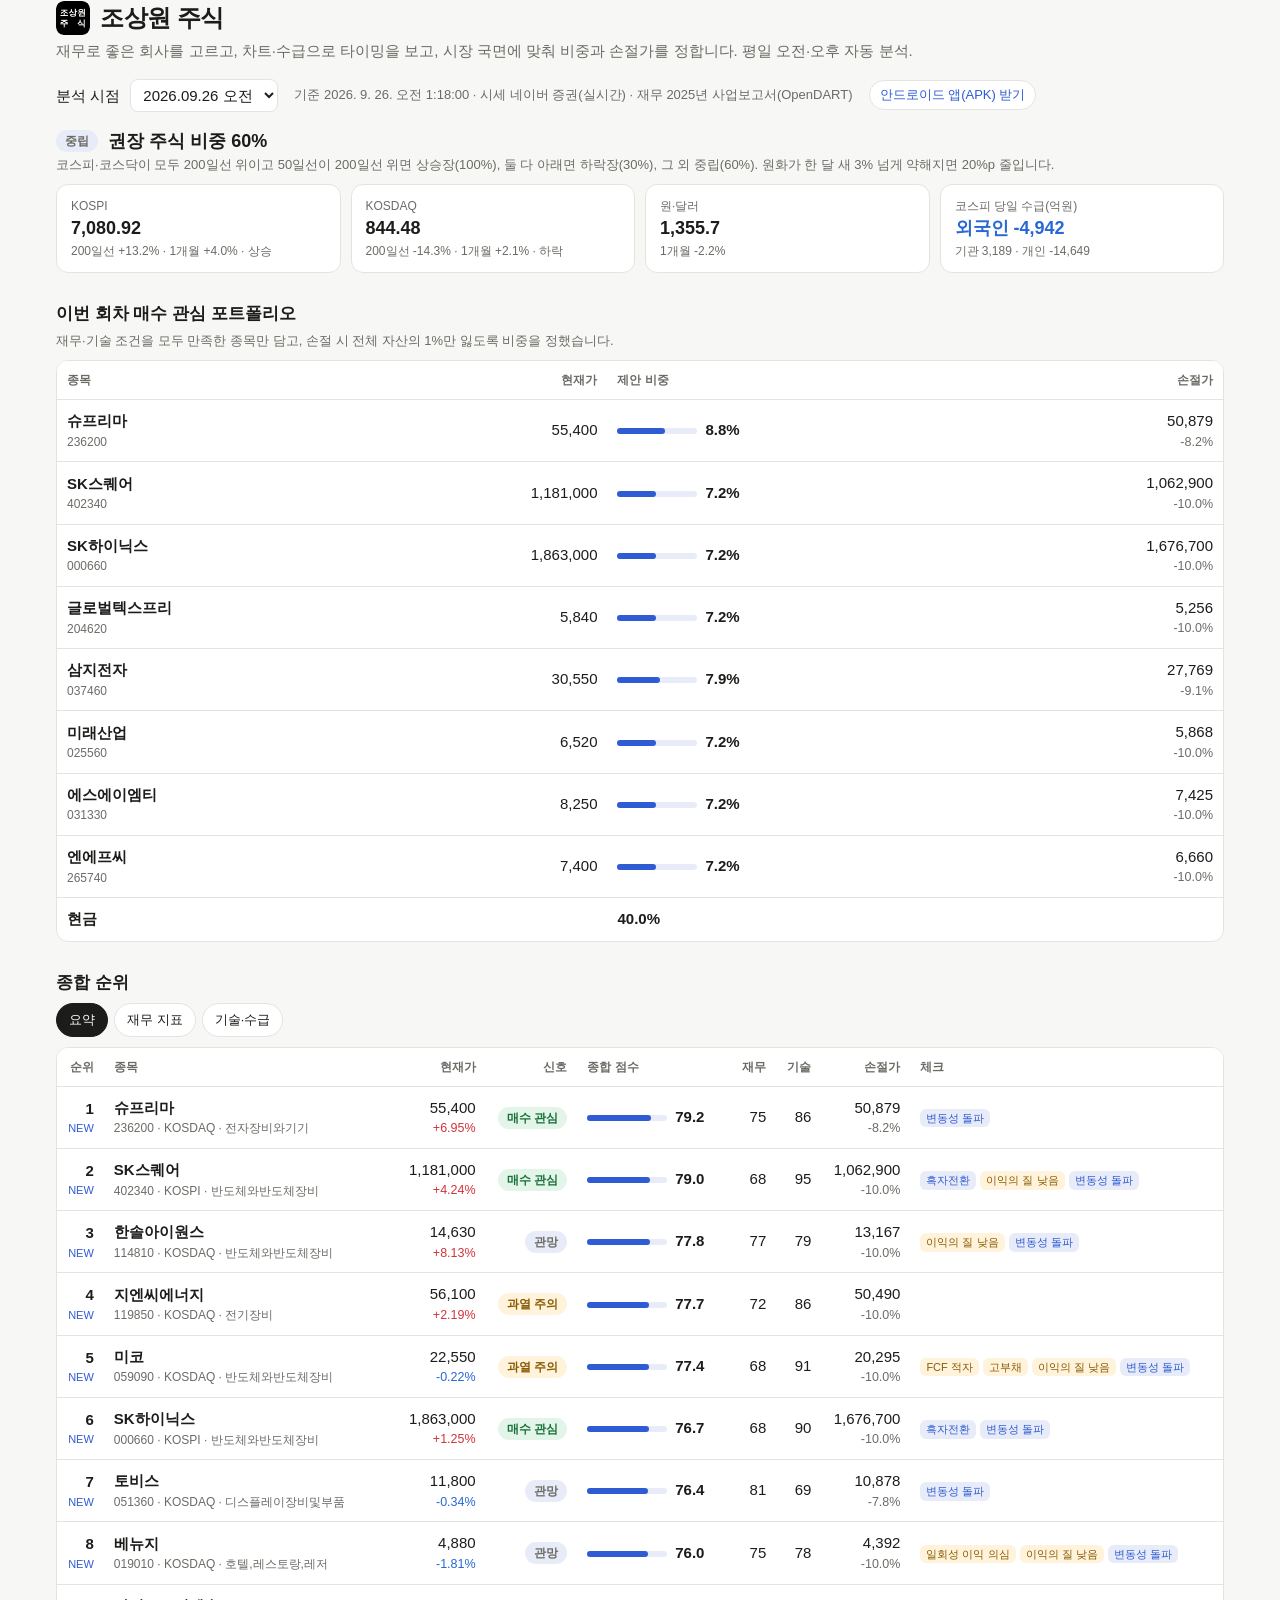
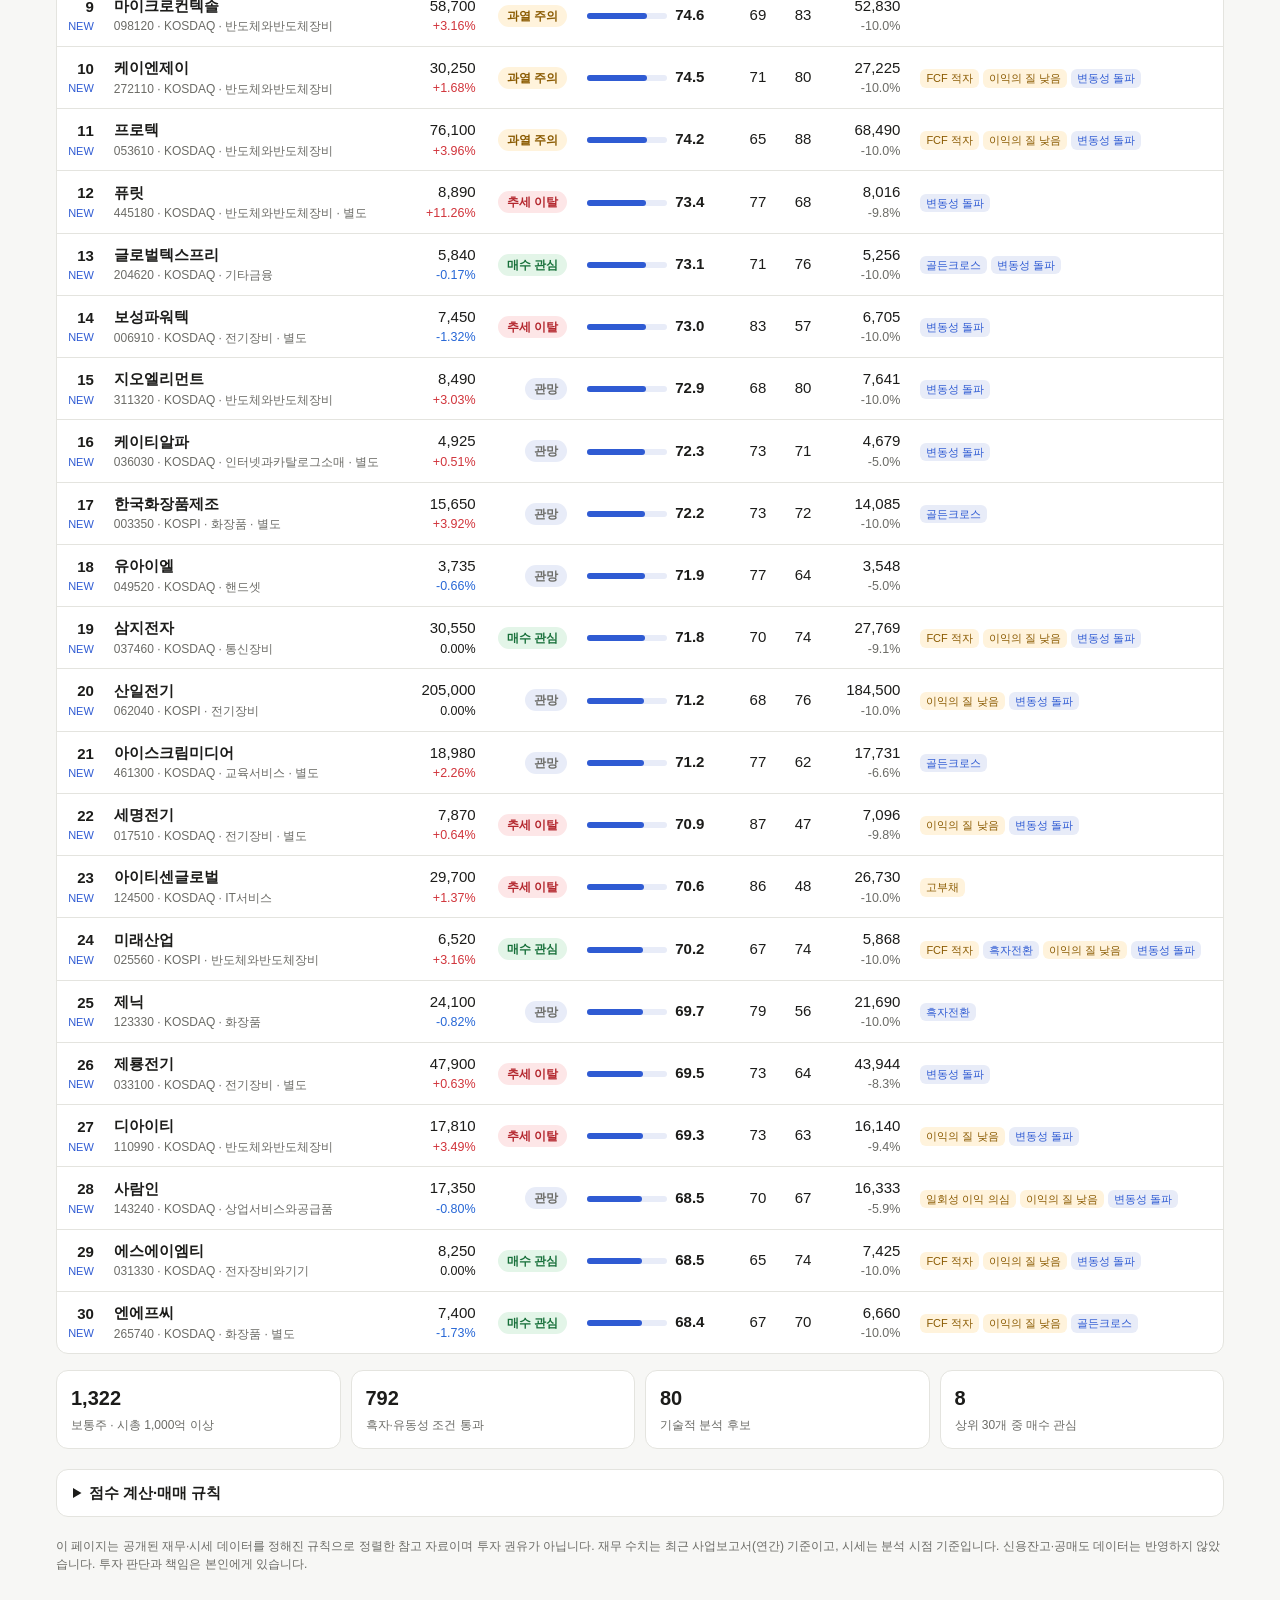
==== index.html @ 1a85656f "스크리너 결과 업데이트 035203c29a4b20026c12347df246fd3d17bd8be0" ====
<!doctype html>
<html lang="ko">
<head>
<meta charset="utf-8">
<meta name="viewport" content="width=device-width, initial-scale=1">
<title>조상원 주식</title>
<meta name="theme-color" content="#000000">
<meta name="apple-mobile-web-app-capable" content="yes">
<meta name="mobile-web-app-capable" content="yes">
<meta name="apple-mobile-web-app-title" content="조상원 주식">
<meta name="apple-mobile-web-app-status-bar-style" content="black">
<link rel="manifest" href="manifest.json">
<link rel="icon" type="image/png" href="favicon.png">
<link rel="apple-touch-icon" href="apple-touch-icon.png">
<link rel="stylesheet" href="style.css">
</head>
<body>
<header class="wrap">
  <h1><img src="favicon.png" alt="" class="logo">조상원 주식</h1>
  <p class="sub">재무로 좋은 회사를 고르고, 차트·수급으로 타이밍을 보고, 시장 국면에 맞춰 비중과 손절가를 정합니다. 평일 오전·오후 자동 분석.</p>
  <div class="bar">
    <label>분석 시점
      <select id="run"></select>
    </label>
    <span id="meta" class="meta"></span>
    <a id="apk" class="apk" href="josangwon-stock.apk" download>안드로이드 앱(APK) 받기</a>
  </div>
</header>

<main class="wrap">
  <section id="regime" class="regime"></section>

  <h2>이번 회차 매수 관심 포트폴리오</h2>
  <p class="hint">재무·기술 조건을 모두 만족한 종목만 담고, 손절 시 전체 자산의 1%만 잃도록 비중을 정했습니다.</p>
  <section id="portfolio"></section>

  <h2>종합 순위</h2>
  <div class="tabs" role="tablist">
    <button type="button" data-view="summary" class="on">요약</button>
    <button type="button" data-view="fund">재무 지표</button>
    <button type="button" data-view="tech">기술·수급</button>
  </div>
  <div class="table-scroll">
    <table id="table">
      <thead></thead>
      <tbody></tbody>
    </table>
  </div>
  <section id="summary" class="stats"></section>

  <details class="method">
    <summary>점수 계산·매매 규칙</summary>
    <div id="method"></div>
  </details>

  <p class="disclaimer">
    이 페이지는 공개된 재무·시세 데이터를 정해진 규칙으로 정렬한 참고 자료이며 투자 권유가 아닙니다.
    재무 수치는 최근 사업보고서(연간) 기준이고, 시세는 분석 시점 기준입니다. 신용잔고·공매도 데이터는 반영하지 않았습니다.
    투자 판단과 책임은 본인에게 있습니다.
  </p>
</main>
<script src="app.js"></script>
</body>
</html>
---- style.css ----
:root {
  --bg: #f7f7f5;
  --card: #ffffff;
  --text: #1c1c1a;
  --muted: #6b6b66;
  --line: #e4e4df;
  --accent: #2f5bd3;
  --up: #d1343b;   /* 한국 관례: 상승 빨강 */
  --down: #2767d6; /* 하락 파랑 */
  --bar: #2f5bd3;
  --bar-bg: #e8ecf8;
  --warn-bg: #fff3dc;
  --warn: #8a5a00;
}
@media (prefers-color-scheme: dark) {
  :root {
    --bg: #151514;
    --card: #1e1e1c;
    --text: #ececea;
    --muted: #9a9a94;
    --line: #2f2f2c;
    --accent: #7d9df0;
    --up: #ff6b70;
    --down: #6fa0ff;
    --bar: #7d9df0;
    --bar-bg: #2a3150;
    --warn-bg: #3a2e14;
    --warn: #f2c46b;
  }
}

* { box-sizing: border-box; }
body {
  margin: 0;
  background: var(--bg);
  color: var(--text);
  font: 15px/1.5 -apple-system, BlinkMacSystemFont, "Apple SD Gothic Neo", "Pretendard", "Malgun Gothic", sans-serif;
  -webkit-font-smoothing: antialiased;
}
.wrap { max-width: 1200px; margin: 0 auto; padding: 0 16px; }
header { padding-top: 28px; }
h1 { font-size: 24px; margin: 0 0 4px; letter-spacing: -0.02em; }
.sub { margin: 0 0 16px; color: var(--muted); }
.bar { display: flex; flex-wrap: wrap; gap: 8px 16px; align-items: center; margin-bottom: 16px; }
select {
  margin-left: 6px; padding: 6px 8px; font: inherit;
  color: var(--text); background: var(--card); border: 1px solid var(--line); border-radius: 8px;
}
.meta { color: var(--muted); font-size: 13px; }

.stats { display: grid; grid-template-columns: repeat(auto-fit, minmax(150px, 1fr)); gap: 10px; margin-bottom: 16px; }
.stat { background: var(--card); border: 1px solid var(--line); border-radius: 12px; padding: 12px 14px; }
.stat b { display: block; font-size: 20px; font-variant-numeric: tabular-nums; }
.stat span { color: var(--muted); font-size: 12px; }

.table-scroll { overflow-x: auto; background: var(--card); border: 1px solid var(--line); border-radius: 12px; }
table { width: 100%; border-collapse: collapse; font-variant-numeric: tabular-nums; }
th, td { padding: 10px 10px; text-align: right; white-space: nowrap; border-bottom: 1px solid var(--line); }
th { font-size: 12px; color: var(--muted); font-weight: 600; position: sticky; top: 0; background: var(--card); }
tr:last-child td { border-bottom: 0; }
.left { text-align: left; }
td.name a { color: var(--text); font-weight: 600; text-decoration: none; }
td.name a:hover { color: var(--accent); }
td.name small { display: block; color: var(--muted); font-size: 12px; font-weight: 400; }
.up { color: var(--up); }
.down { color: var(--down); }
.rank { font-weight: 700; }
.rank small { display: block; font-size: 11px; font-weight: 500; }
.new { color: var(--accent); }
.score { min-width: 150px; }
.score .track { display: inline-block; vertical-align: middle; width: 80px; height: 6px; border-radius: 3px; background: var(--bar-bg); margin-right: 8px; }
.score .fill { display: block; height: 100%; border-radius: 3px; background: var(--bar); }
.flag { display: inline-block; margin: 2px 4px 0 0; padding: 1px 6px; border-radius: 6px; font-size: 11px; background: var(--warn-bg); color: var(--warn); }
.flag.good { background: var(--bar-bg); color: var(--accent); }

.method { margin: 20px 0; background: var(--card); border: 1px solid var(--line); border-radius: 12px; padding: 12px 16px; }
.method summary { cursor: pointer; font-weight: 600; }
.method li { margin: 4px 0; }
.disclaimer { color: var(--muted); font-size: 12px; margin: 16px 0 40px; }
.empty { padding: 40px 16px; text-align: center; color: var(--muted); }

@media (max-width: 640px) {
  h1 { font-size: 20px; }
  th, td { padding: 8px 8px; font-size: 13px; }
  td.name { position: sticky; left: 0; background: var(--card); }
}

/* ---- 조상원 주식: 국면·포트폴리오·탭·신호 ---- */
h1 { display: flex; align-items: center; gap: 10px; }
.logo { width: 34px; height: 34px; border-radius: 8px; }
h2 { font-size: 17px; margin: 28px 0 4px; }
h3 { font-size: 15px; margin: 16px 0 4px; }
.hint { color: var(--muted); font-size: 13px; margin: 0 0 10px; }
.block { display: block; }
.muted { color: var(--muted); }
.card { background: var(--card); border: 1px solid var(--line); border-radius: 12px; }

.regime { margin-bottom: 8px; }
.regime-head { margin-bottom: 10px; }
.regime-head .big { font-size: 18px; font-weight: 700; margin-left: 6px; vertical-align: middle; }
.regime .stat b { font-size: 18px; }
.regime .stat > span { display: block; }
.warn { color: var(--warn); font-style: normal; }

.chip { display: inline-block; padding: 2px 9px; border-radius: 999px; font-size: 12px; font-weight: 700; white-space: nowrap; }
.chip.buy { background: #e3f5e8; color: #17703a; }
.chip.wait { background: var(--bar-bg); color: var(--muted); }
.chip.hot { background: var(--warn-bg); color: var(--warn); }
.chip.broken { background: #fde6e7; color: #b3262d; }
@media (prefers-color-scheme: dark) {
  .chip.buy { background: #173a24; color: #7fdc9e; }
  .chip.broken { background: #45191b; color: #ff9da1; }
}

.tabs { display: flex; gap: 6px; margin: 8px 0 10px; }
.tabs button {
  font: inherit; font-size: 13px; padding: 6px 12px; border-radius: 999px; cursor: pointer;
  border: 1px solid var(--line); background: var(--card); color: var(--text);
}
.tabs button.on { background: var(--text); color: var(--bg); border-color: var(--text); }
tr.total td { font-weight: 600; }
#summary { margin-top: 16px; }
@media (max-width: 640px) {
  .score .track { width: 40px; margin-right: 6px; }
  .score { min-width: 0; }
}
.apk { font-size: 13px; color: var(--accent); text-decoration: none; border: 1px solid var(--line); border-radius: 999px; padding: 4px 10px; background: var(--card); }
.apk[hidden] { display: none; }
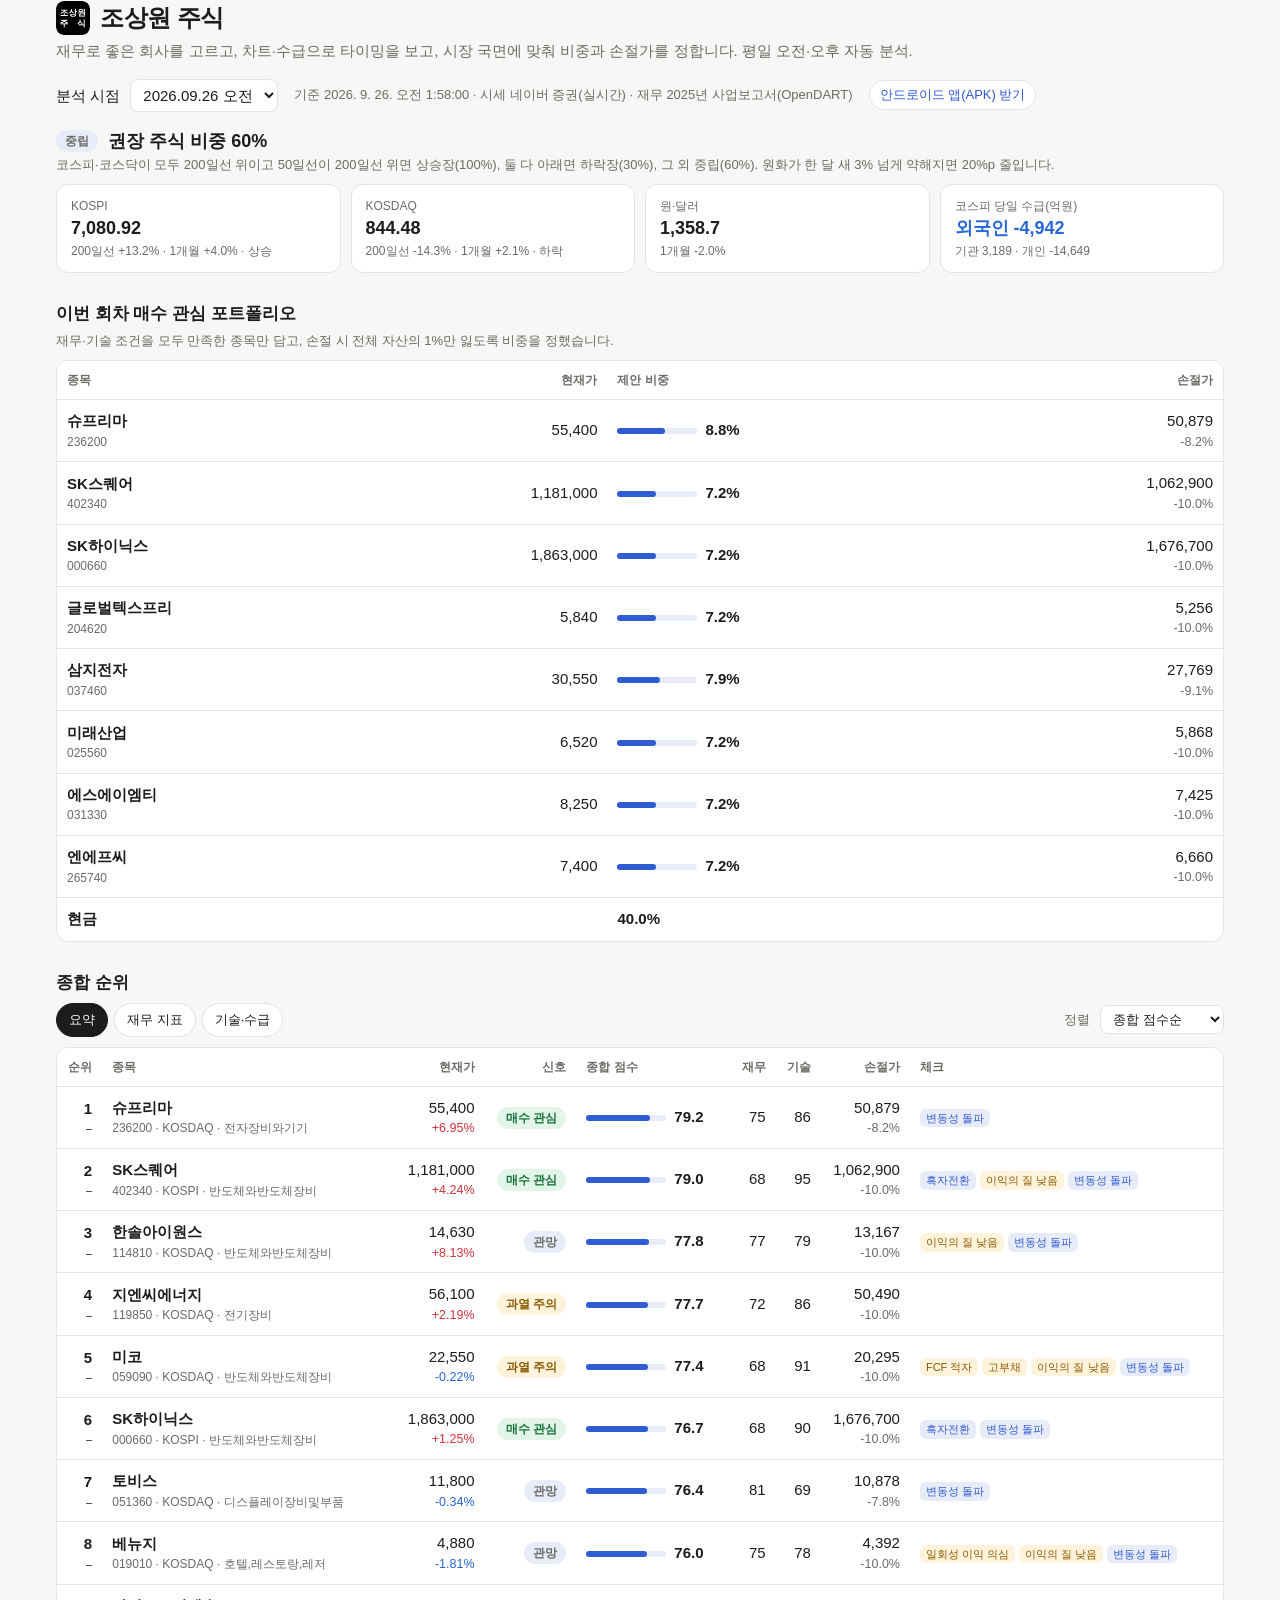
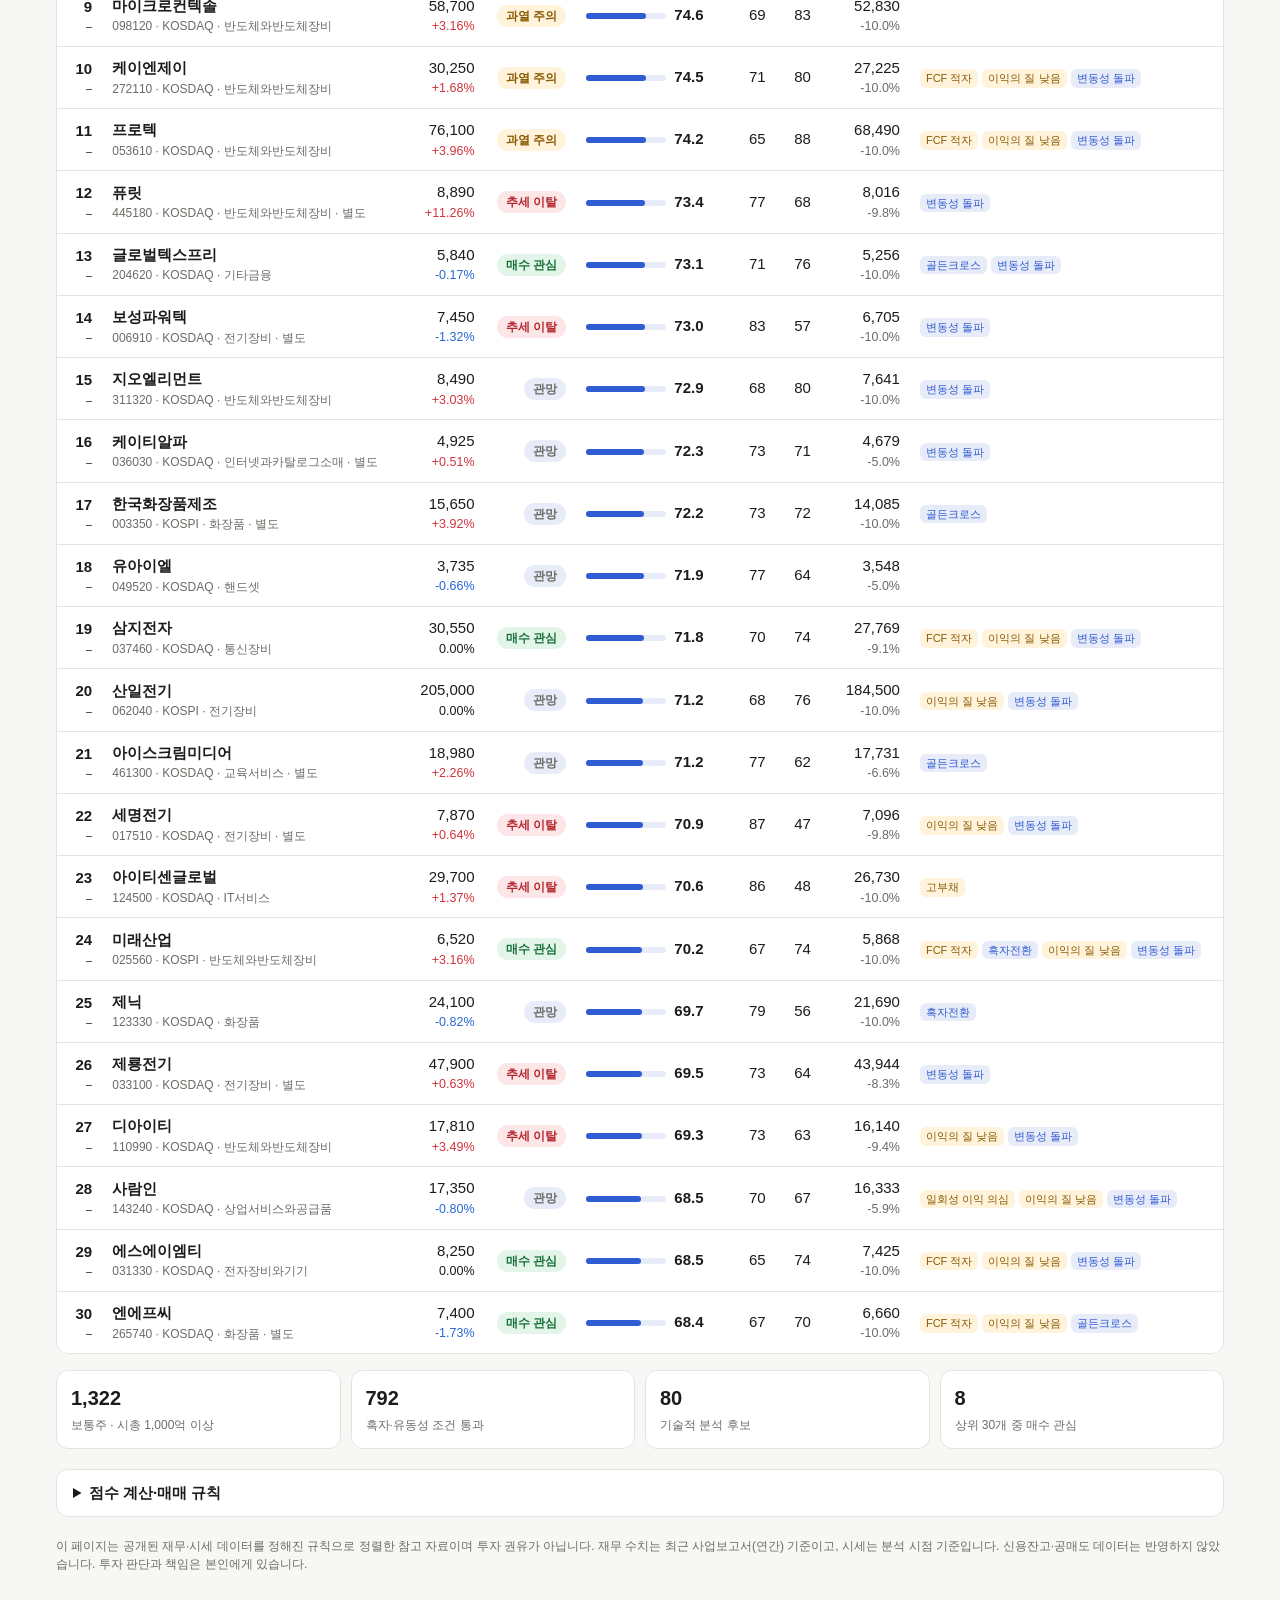
==== commit 4563148f: "스크리너 결과 업데이트 cab569ee5184f2ff0f721ae2783ecc5359ea509b" ====
--- a/index.html
+++ b/index.html
@@ -39,6 +39,12 @@
     <button type="button" data-view="summary" class="on">요약</button>
     <button type="button" data-view="fund">재무 지표</button>
     <button type="button" data-view="tech">기술·수급</button>
+    <label class="sort">정렬
+      <select id="sort">
+        <option value="score">종합 점수순</option>
+        <option value="buy">매수 관심 우선</option>
+      </select>
+    </label>
   </div>
   <div class="table-scroll">
     <table id="table">
--- a/style.css
+++ b/style.css
@@ -126,3 +126,6 @@
 }
 .apk { font-size: 13px; color: var(--accent); text-decoration: none; border: 1px solid var(--line); border-radius: 999px; padding: 4px 10px; background: var(--card); }
 .apk[hidden] { display: none; }
+.tabs { align-items: center; flex-wrap: wrap; }
+.tabs .sort { margin-left: auto; font-size: 13px; color: var(--muted); }
+.tabs .sort select { padding: 5px 8px; font-size: 13px; }
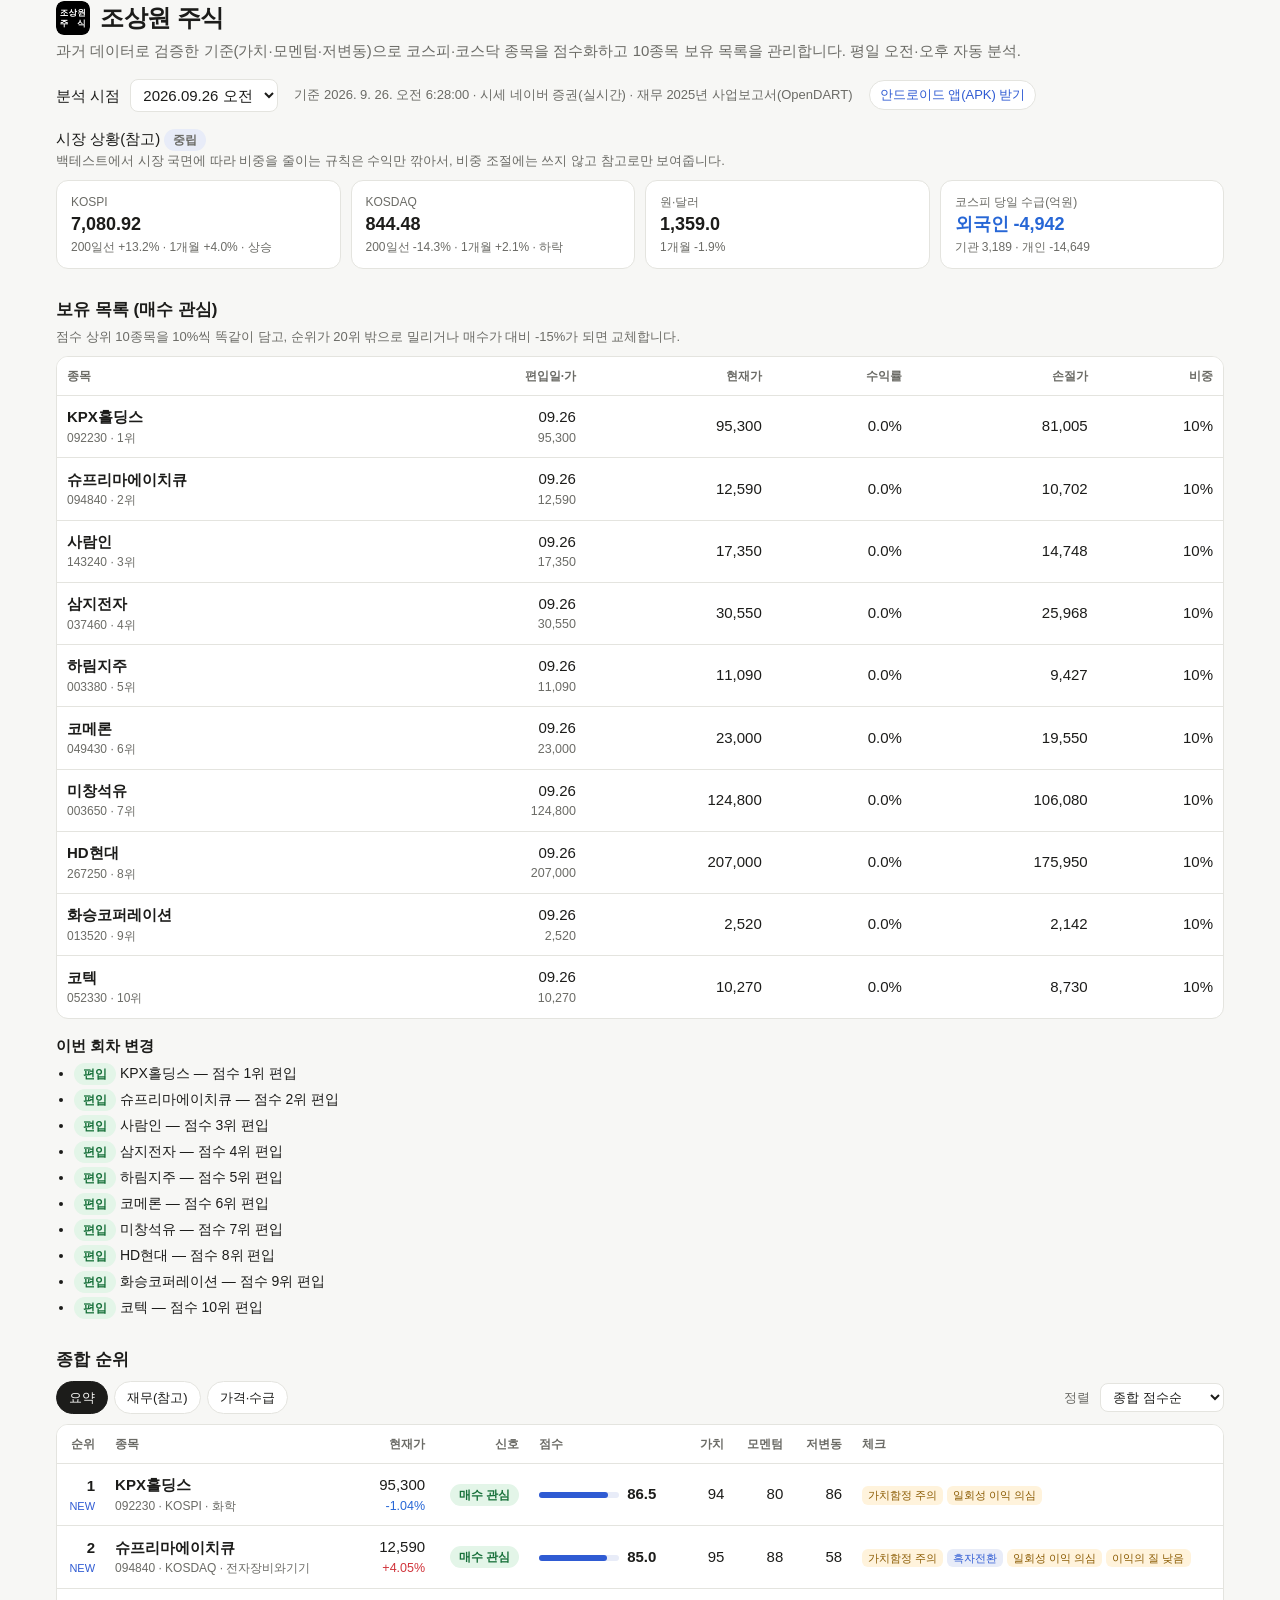
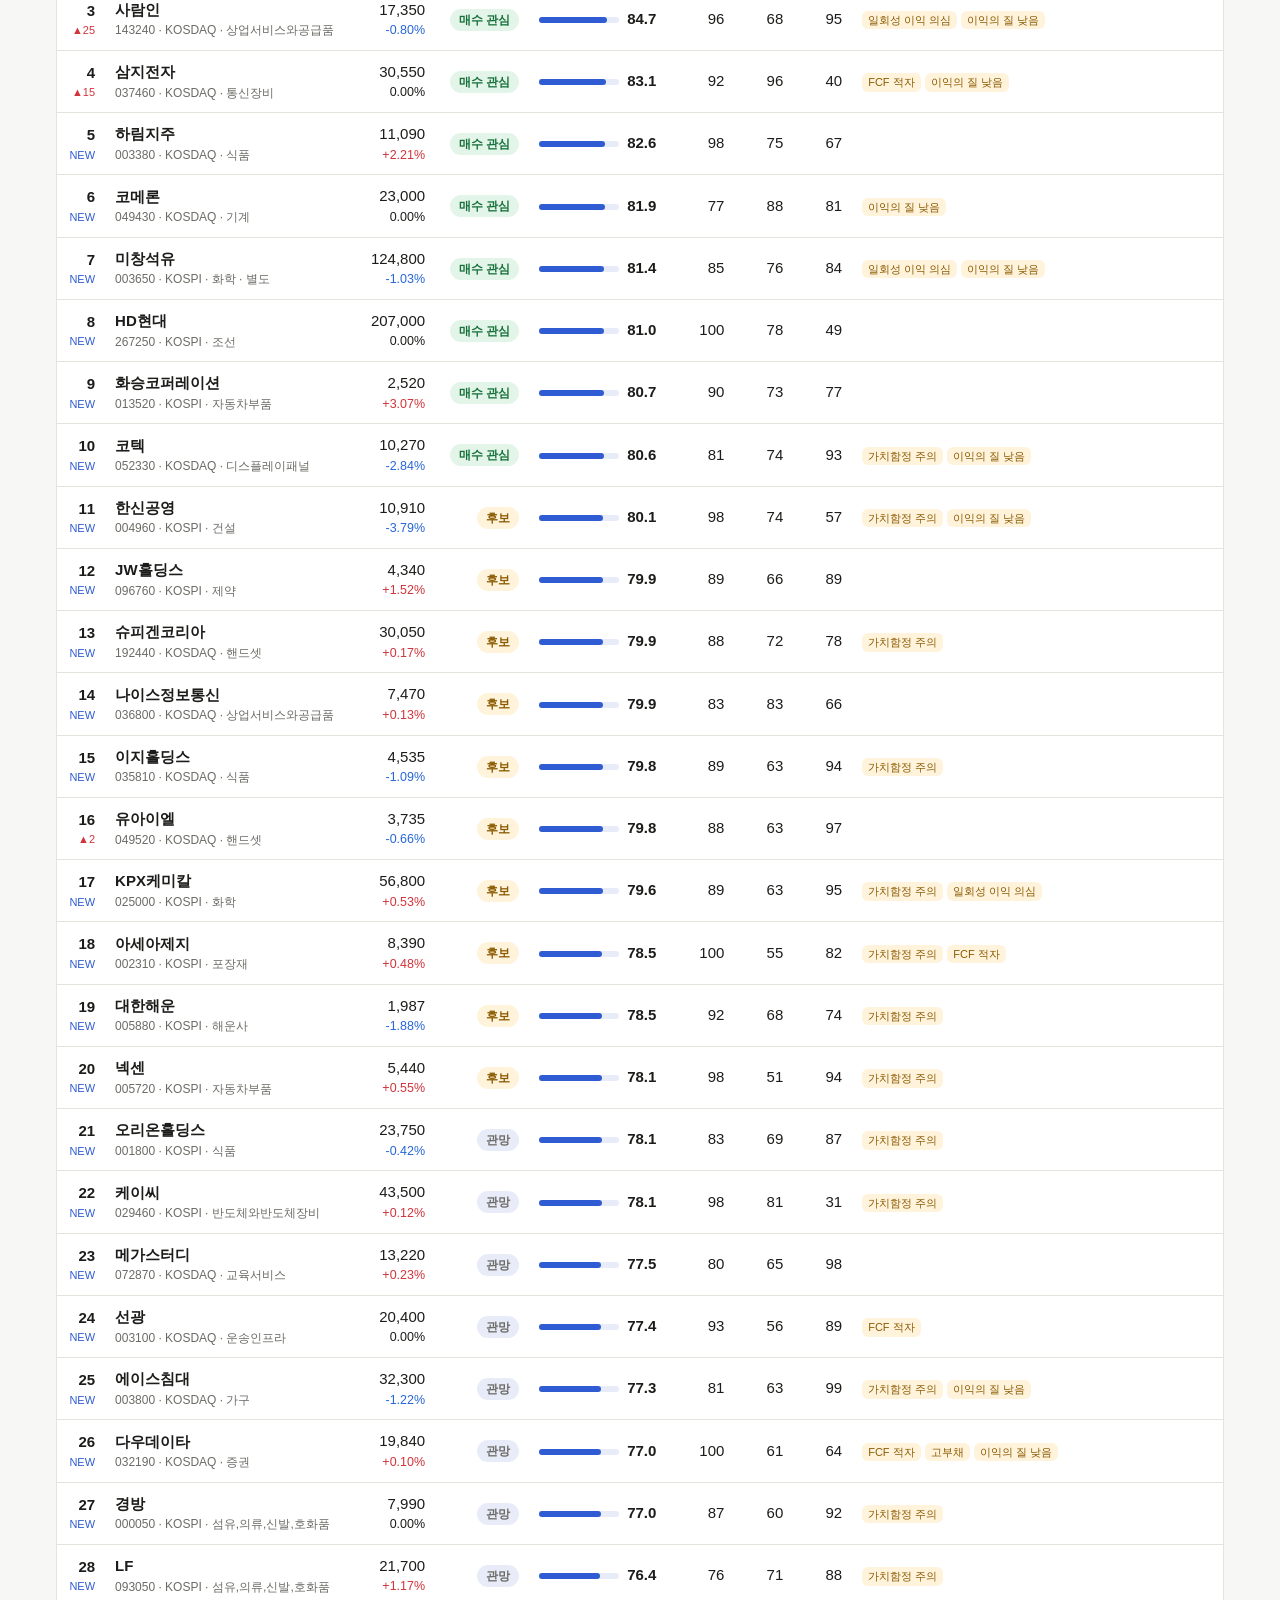
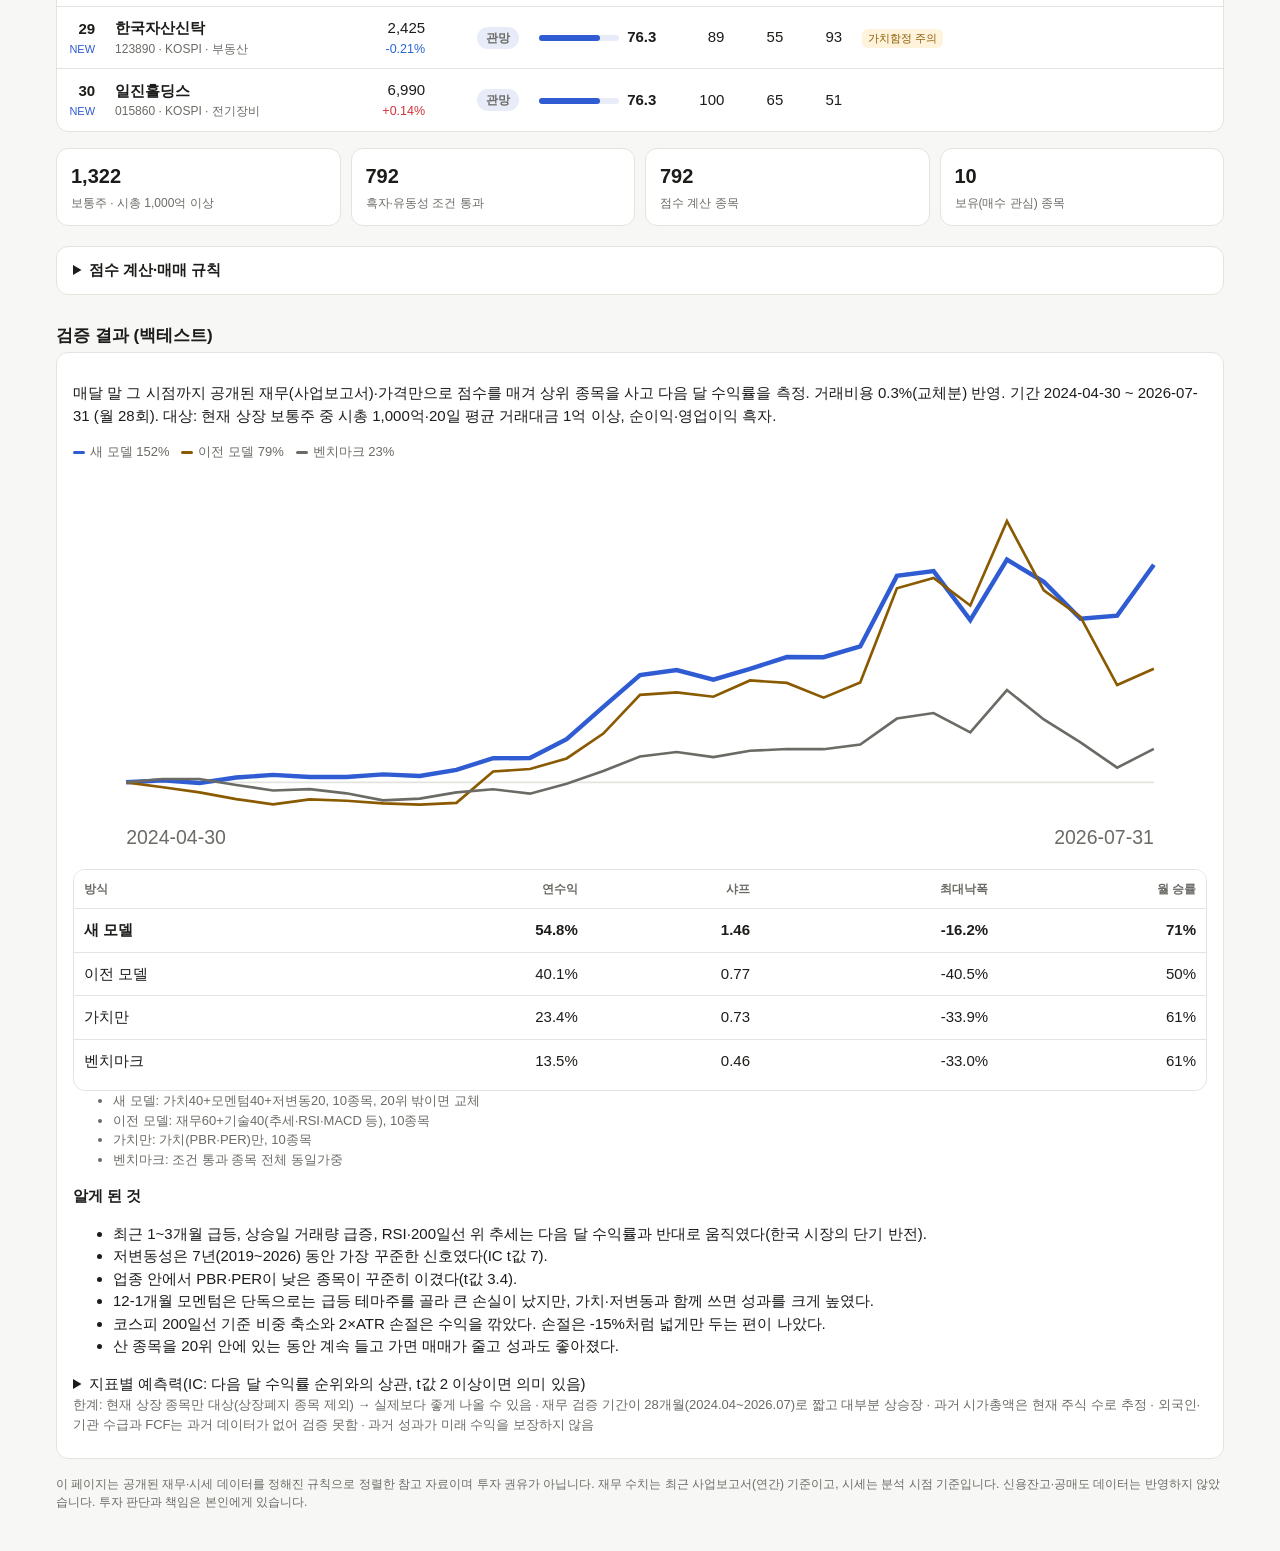
==== commit 97bd4aa9: "스크리너 결과 업데이트 5ab751f7f7a9a3c23f51ee77d3a371871b345fb3" ====
--- a/index.html
+++ b/index.html
@@ -17,7 +17,7 @@
 <body>
 <header class="wrap">
   <h1><img src="favicon.png" alt="" class="logo">조상원 주식</h1>
-  <p class="sub">재무로 좋은 회사를 고르고, 차트·수급으로 타이밍을 보고, 시장 국면에 맞춰 비중과 손절가를 정합니다. 평일 오전·오후 자동 분석.</p>
+  <p class="sub">과거 데이터로 검증한 기준(가치·모멘텀·저변동)으로 코스피·코스닥 종목을 점수화하고 10종목 보유 목록을 관리합니다. 평일 오전·오후 자동 분석.</p>
   <div class="bar">
     <label>분석 시점
       <select id="run"></select>
@@ -30,15 +30,15 @@
 <main class="wrap">
   <section id="regime" class="regime"></section>
 
-  <h2>이번 회차 매수 관심 포트폴리오</h2>
-  <p class="hint">재무·기술 조건을 모두 만족한 종목만 담고, 손절 시 전체 자산의 1%만 잃도록 비중을 정했습니다.</p>
+  <h2>보유 목록 (매수 관심)</h2>
+  <p class="hint" id="portfolio-hint"></p>
   <section id="portfolio"></section>
 
   <h2>종합 순위</h2>
   <div class="tabs" role="tablist">
     <button type="button" data-view="summary" class="on">요약</button>
-    <button type="button" data-view="fund">재무 지표</button>
-    <button type="button" data-view="tech">기술·수급</button>
+    <button type="button" data-view="fund">재무(참고)</button>
+    <button type="button" data-view="tech">가격·수급</button>
     <label class="sort">정렬
       <select id="sort">
         <option value="score">종합 점수순</option>
@@ -59,6 +59,9 @@
     <div id="method"></div>
   </details>
 
+  <h2>검증 결과 (백테스트)</h2>
+  <section id="backtest" class="card pad"></section>
+
   <p class="disclaimer">
     이 페이지는 공개된 재무·시세 데이터를 정해진 규칙으로 정렬한 참고 자료이며 투자 권유가 아닙니다.
     재무 수치는 최근 사업보고서(연간) 기준이고, 시세는 분석 시점 기준입니다. 신용잔고·공매도 데이터는 반영하지 않았습니다.
--- a/style.css
+++ b/style.css
@@ -129,3 +129,13 @@
 .tabs { align-items: center; flex-wrap: wrap; }
 .tabs .sort { margin-left: auto; font-size: 13px; color: var(--muted); }
 .tabs .sort select { padding: 5px 8px; font-size: 13px; }
+.pad { padding: 14px 16px; }
+.events { margin: 6px 0 0; padding-left: 18px; }
+.events li { margin: 4px 0; font-size: 14px; }
+.chart { width: 100%; height: auto; display: block; margin: 6px 0 12px; }
+.chart .axis { font-size: 11px; fill: var(--muted); }
+.legend { display: flex; flex-wrap: wrap; gap: 12px; font-size: 13px; color: var(--muted); }
+.legend i { display: inline-block; width: 12px; height: 3px; border-radius: 2px; margin-right: 5px; vertical-align: middle; }
+.ic-grid { display: grid; grid-template-columns: repeat(auto-fit, minmax(260px, 1fr)); gap: 12px; margin-top: 8px; }
+.ic-grid table td { padding: 4px 8px; }
+#backtest table { margin-bottom: 8px; }
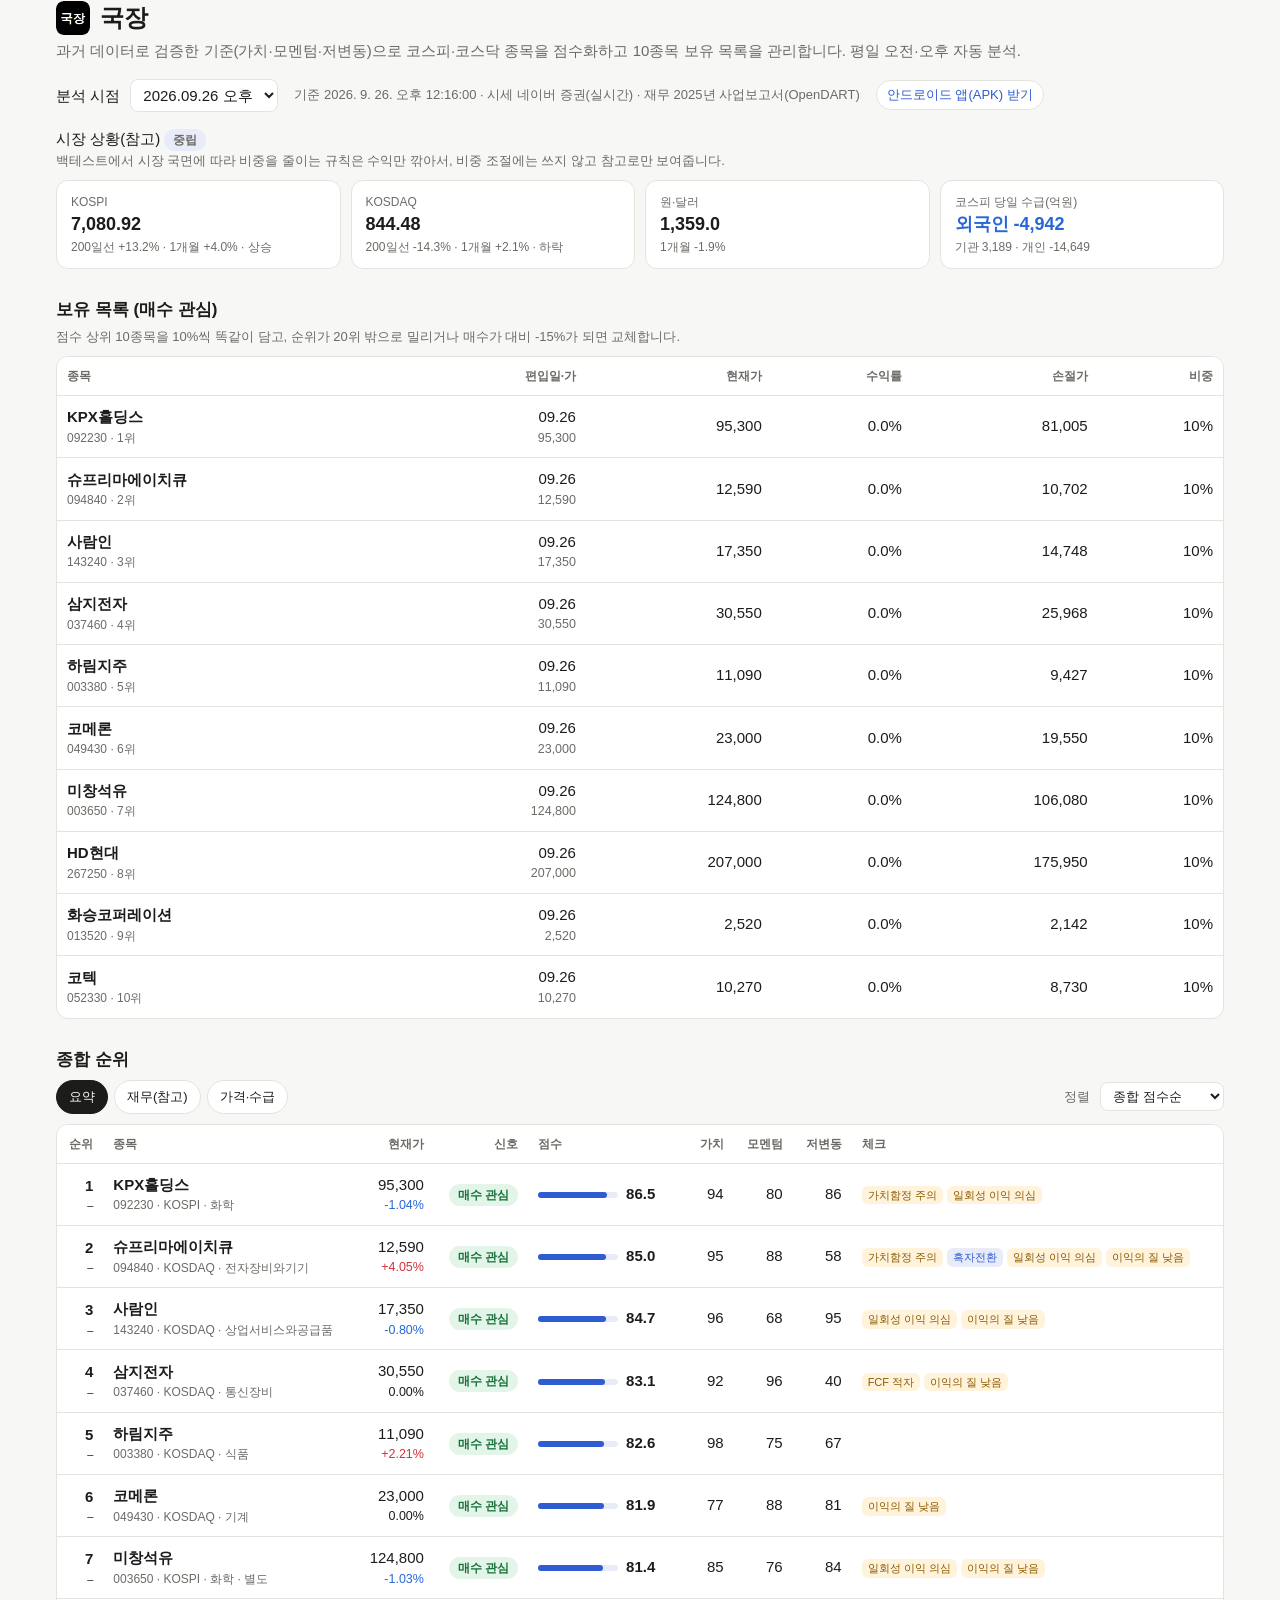
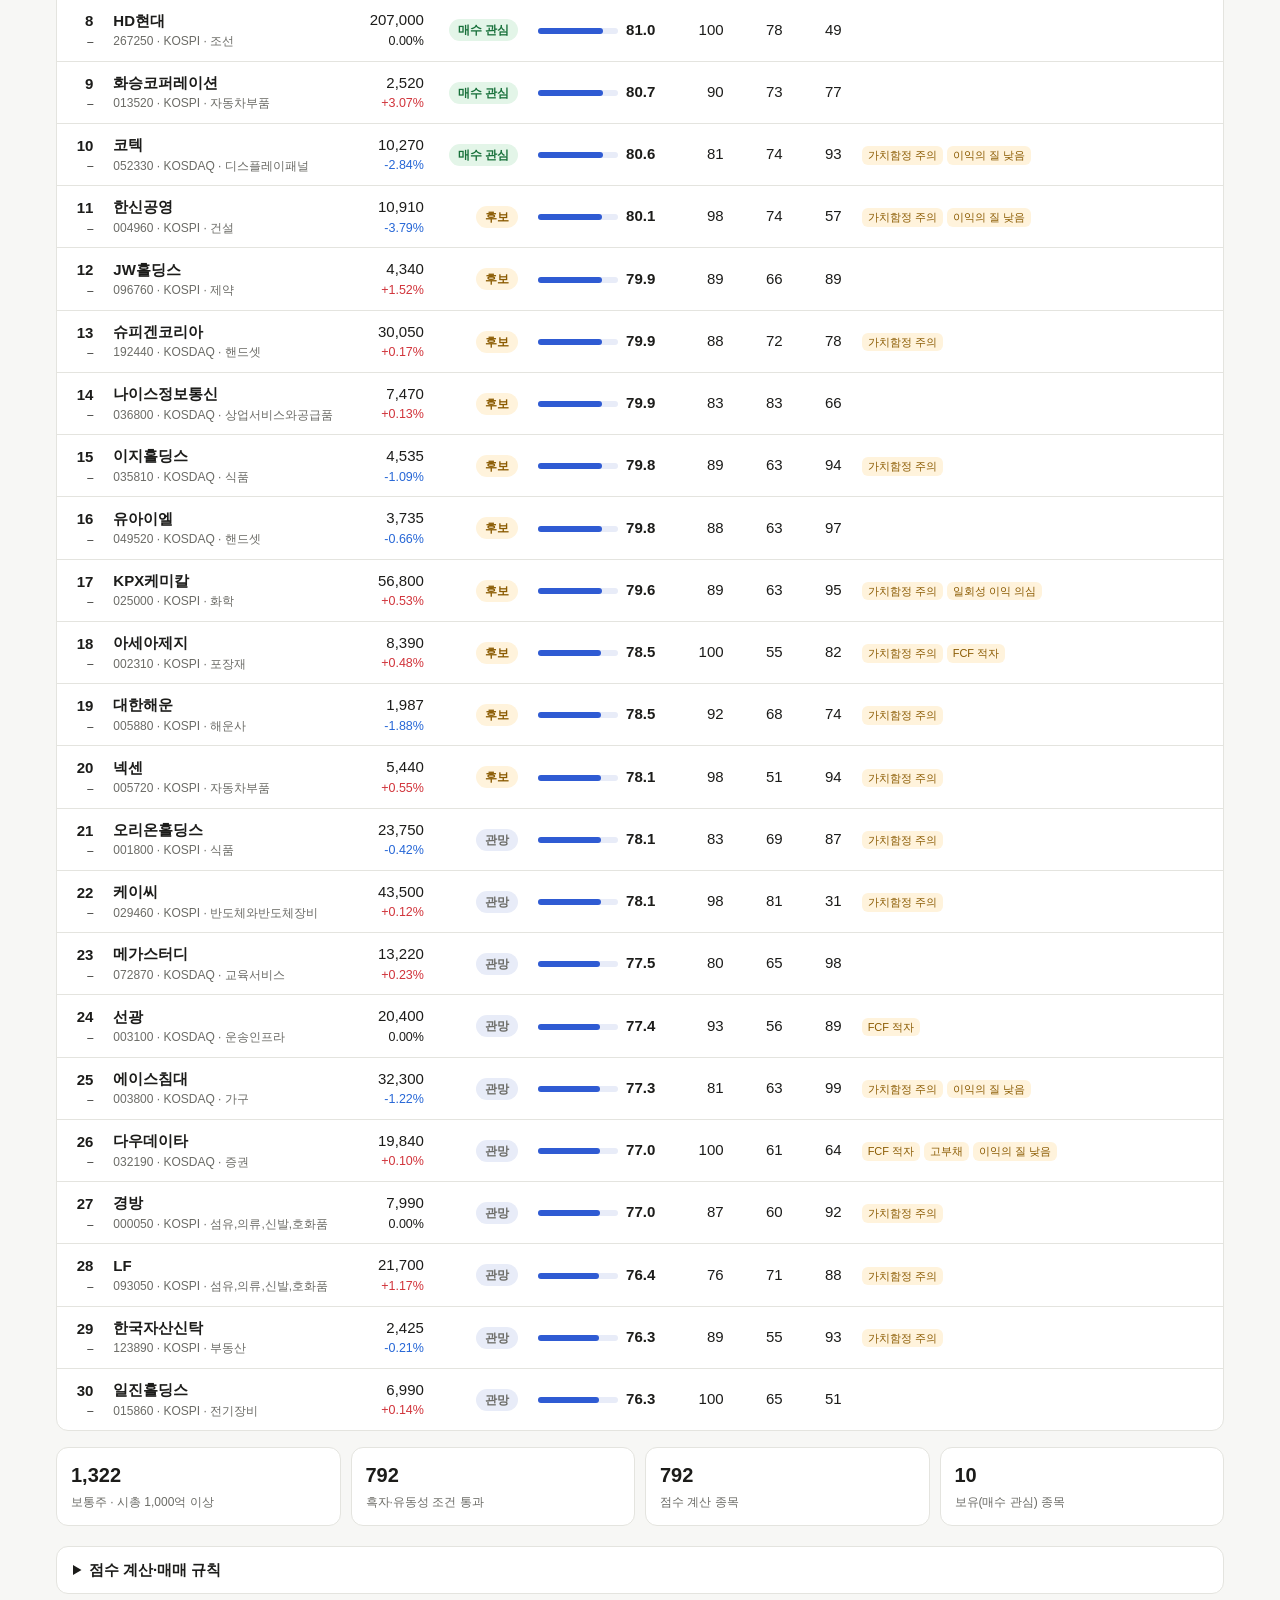
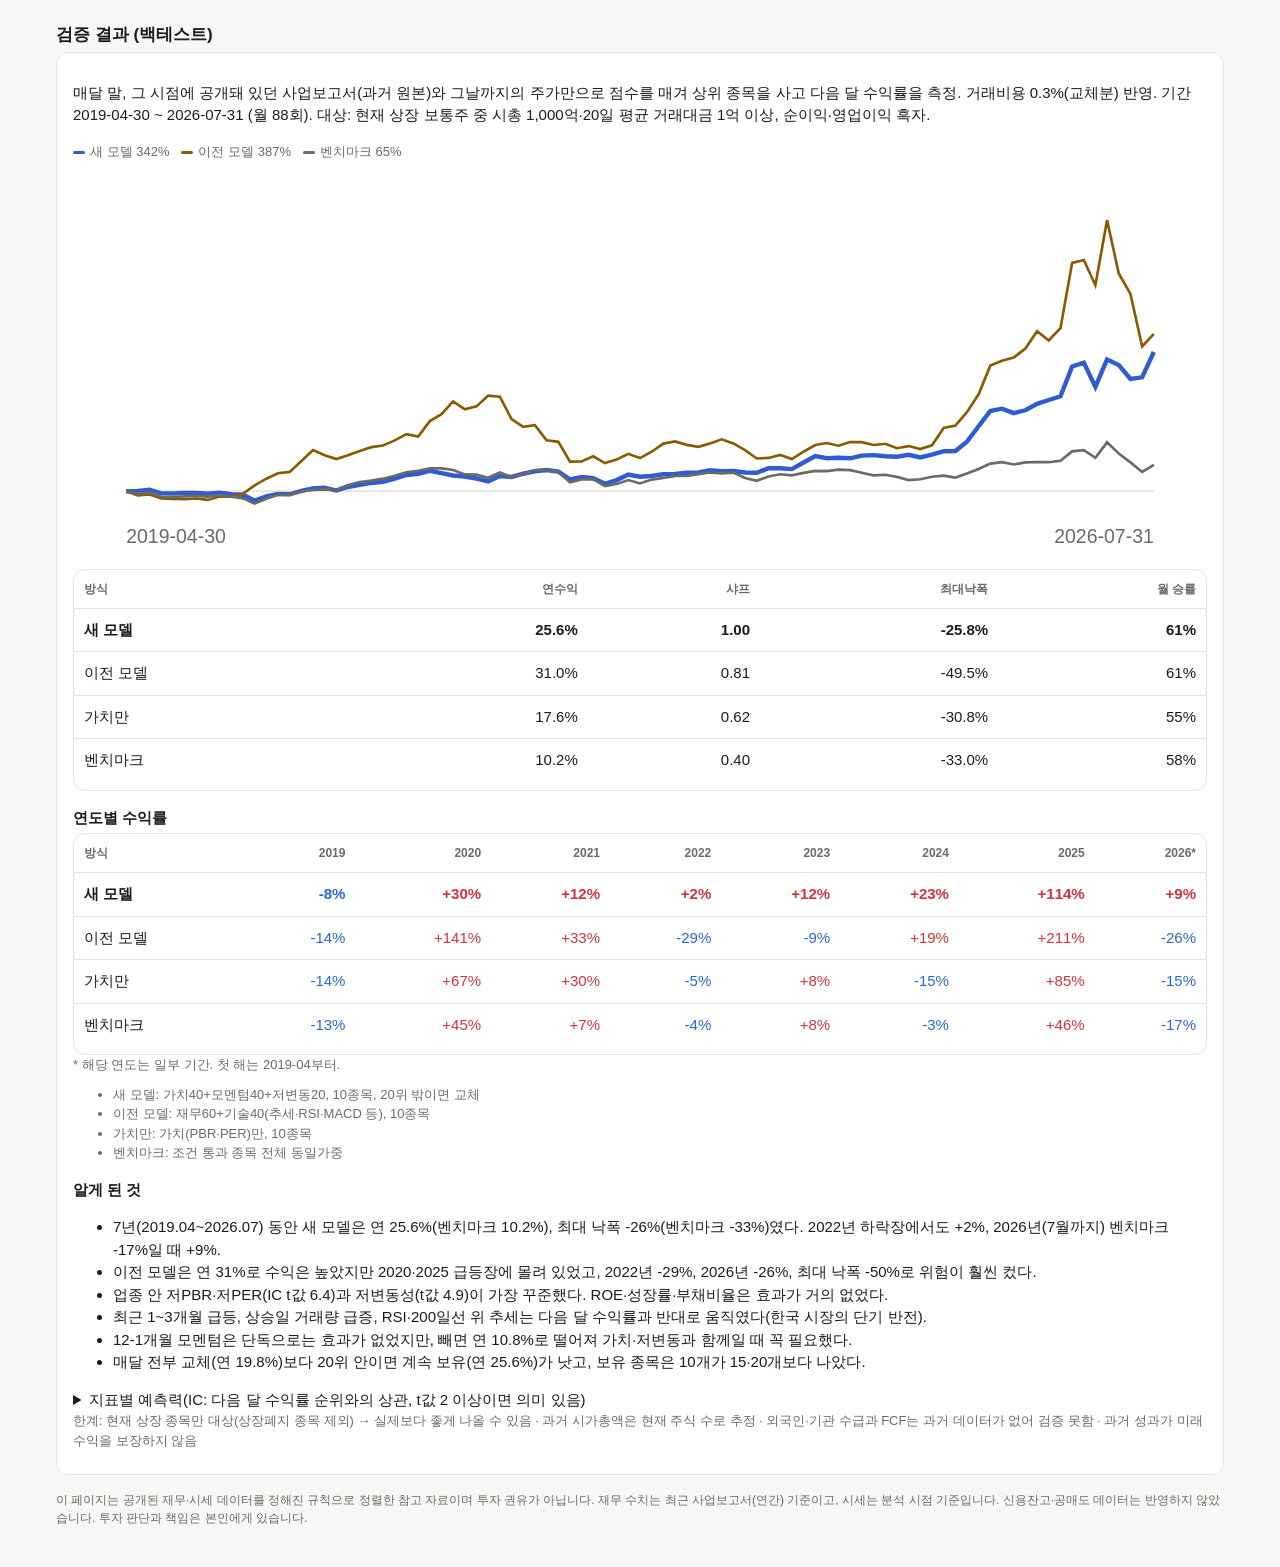
==== commit d975582f: "스크리너 결과 업데이트 94c8177c7df62805337833bf2e8db9ff64dfd382" ====
--- a/index.html
+++ b/index.html
@@ -3,11 +3,11 @@
 <head>
 <meta charset="utf-8">
 <meta name="viewport" content="width=device-width, initial-scale=1">
-<title>조상원 주식</title>
+<title>국장</title>
 <meta name="theme-color" content="#000000">
 <meta name="apple-mobile-web-app-capable" content="yes">
 <meta name="mobile-web-app-capable" content="yes">
-<meta name="apple-mobile-web-app-title" content="조상원 주식">
+<meta name="apple-mobile-web-app-title" content="국장">
 <meta name="apple-mobile-web-app-status-bar-style" content="black">
 <link rel="manifest" href="manifest.json">
 <link rel="icon" type="image/png" href="favicon.png">
@@ -16,7 +16,7 @@
 </head>
 <body>
 <header class="wrap">
-  <h1><img src="favicon.png" alt="" class="logo">조상원 주식</h1>
+  <h1><img src="favicon.png" alt="" class="logo">국장</h1>
   <p class="sub">과거 데이터로 검증한 기준(가치·모멘텀·저변동)으로 코스피·코스닥 종목을 점수화하고 10종목 보유 목록을 관리합니다. 평일 오전·오후 자동 분석.</p>
   <div class="bar">
     <label>분석 시점
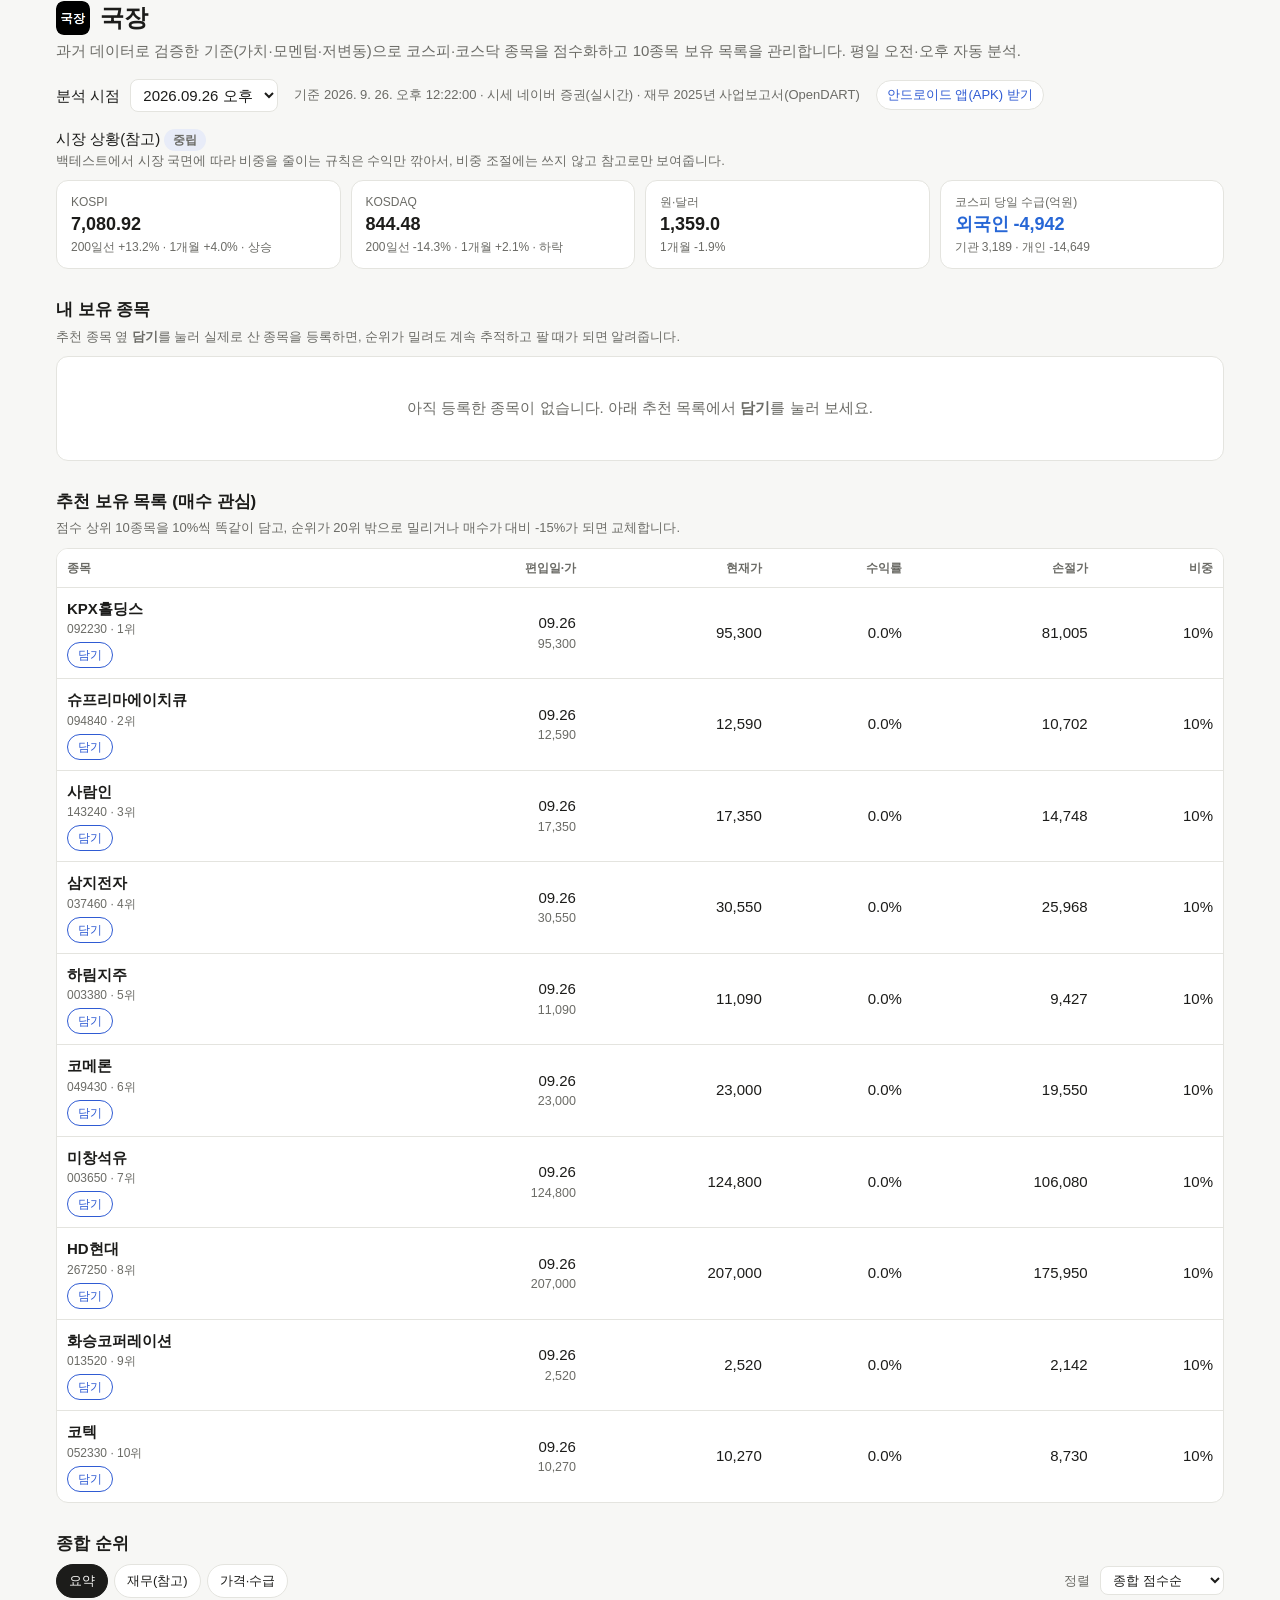
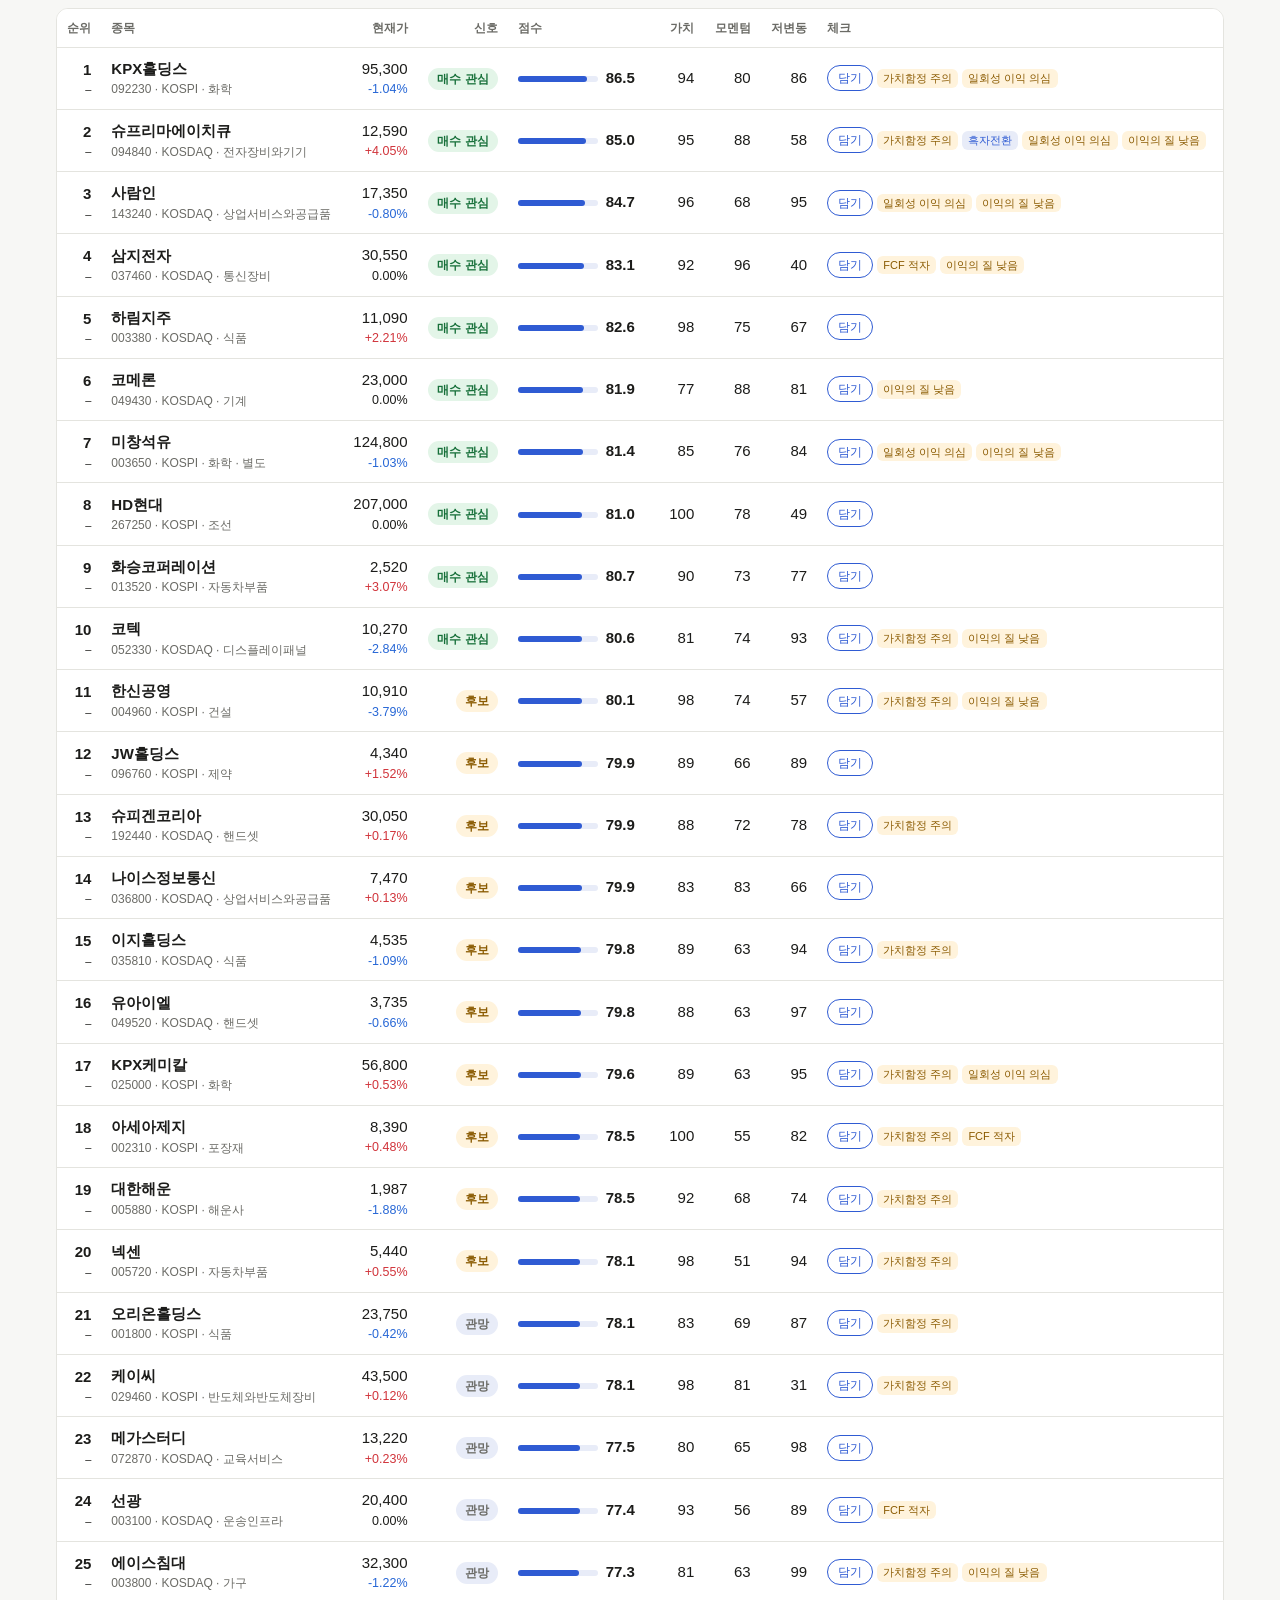
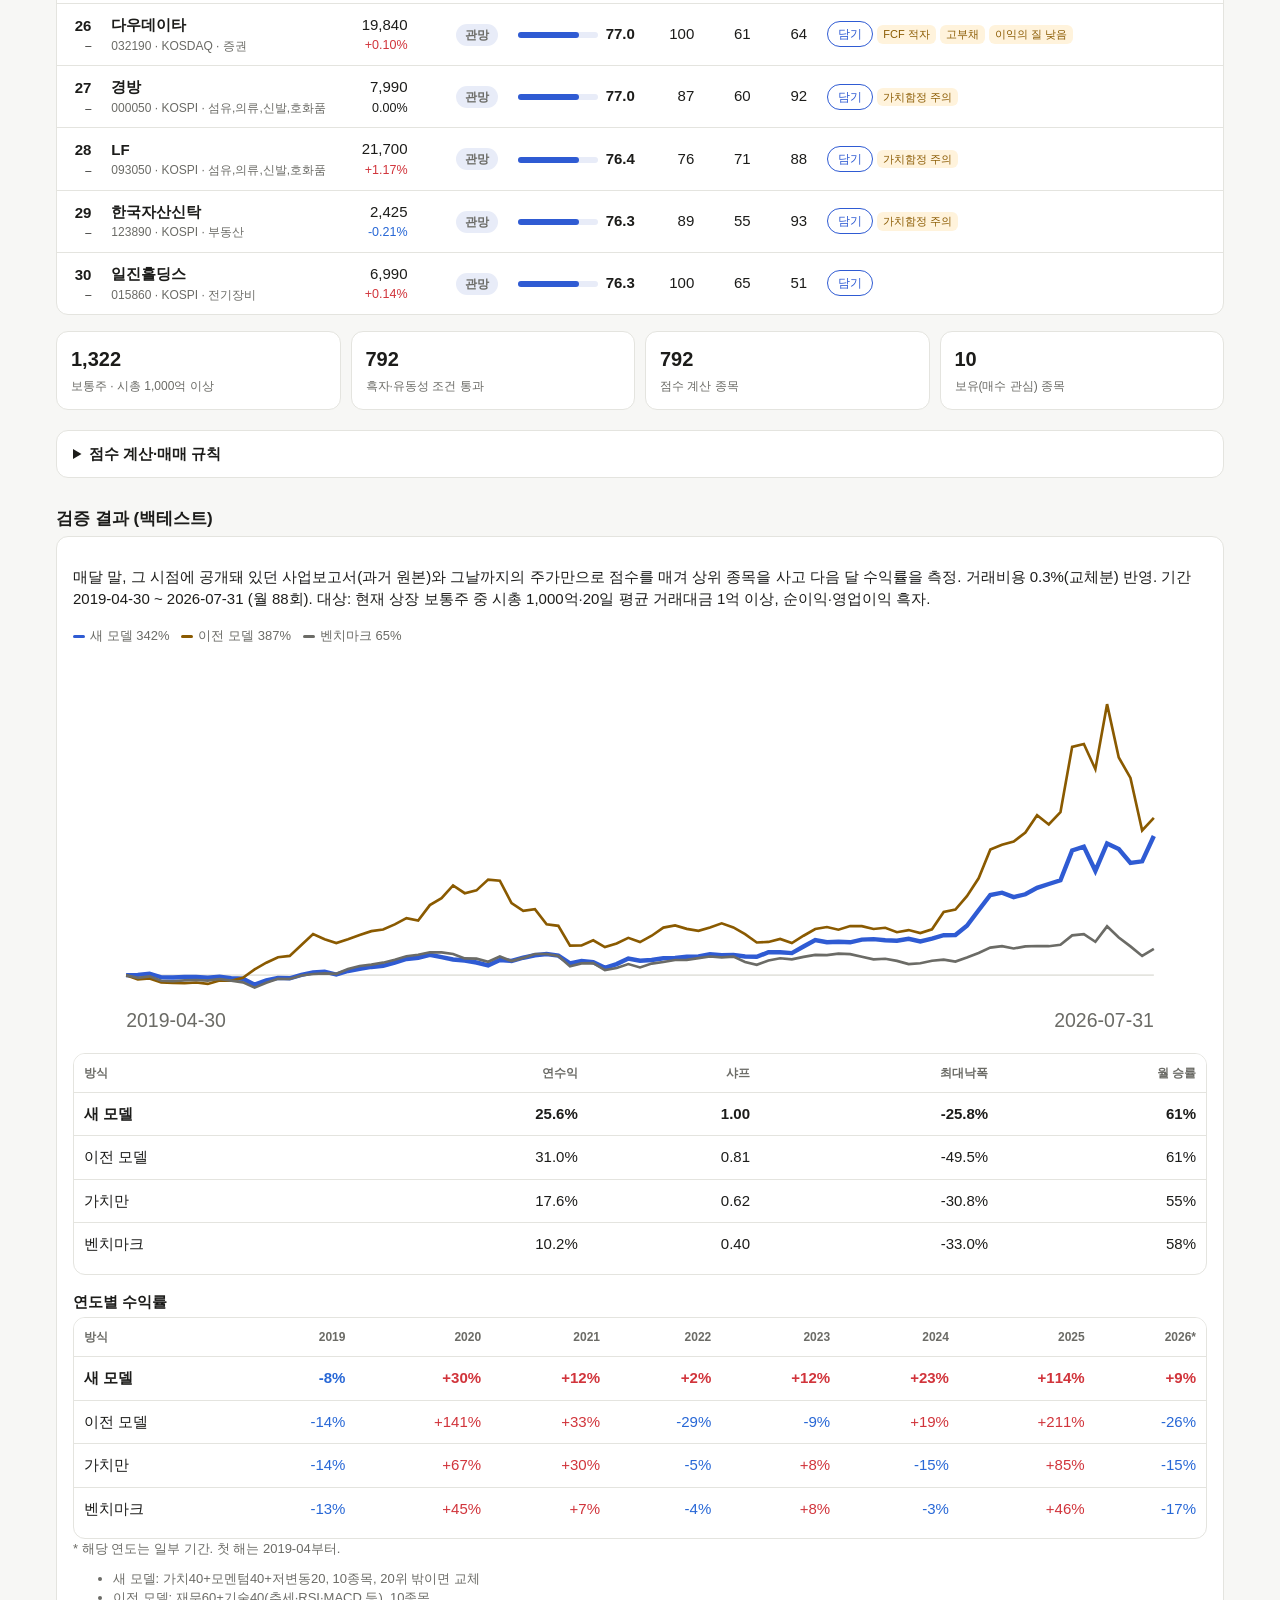
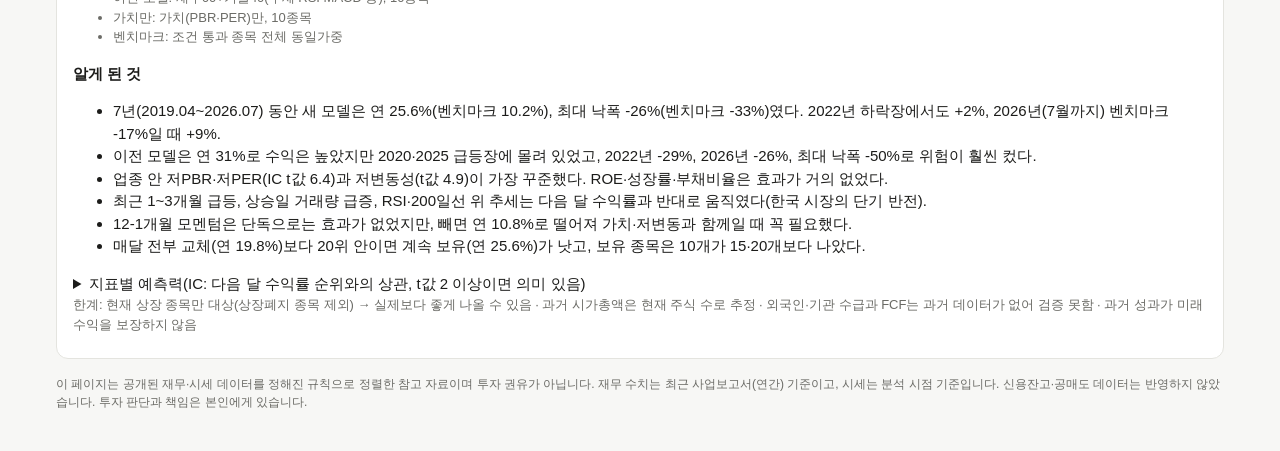
==== commit ddcf804e: "스크리너 결과 업데이트 78b8a04ac0e7a56d5d87b7d13c6ef2c857366668" ====
--- a/index.html
+++ b/index.html
@@ -30,7 +30,11 @@
 <main class="wrap">
   <section id="regime" class="regime"></section>
 
-  <h2>보유 목록 (매수 관심)</h2>
+  <h2>내 보유 종목</h2>
+  <p class="hint">추천 종목 옆 <b>담기</b>를 눌러 실제로 산 종목을 등록하면, 순위가 밀려도 계속 추적하고 팔 때가 되면 알려줍니다.</p>
+  <section id="mine"></section>
+
+  <h2>추천 보유 목록 (매수 관심)</h2>
   <p class="hint" id="portfolio-hint"></p>
   <section id="portfolio"></section>
 
--- a/style.css
+++ b/style.css
@@ -139,3 +139,11 @@
 .ic-grid { display: grid; grid-template-columns: repeat(auto-fit, minmax(260px, 1fr)); gap: 12px; margin-top: 8px; }
 .ic-grid table td { padding: 4px 8px; }
 #backtest table { margin-bottom: 8px; }
+button.add, button.del {
+  font: inherit; font-size: 12px; padding: 3px 10px; border-radius: 999px; cursor: pointer;
+  border: 1px solid var(--accent); background: transparent; color: var(--accent); white-space: nowrap;
+}
+button.del { border-color: var(--line); color: var(--muted); }
+td.name button.add, td.name .chip { margin-top: 4px; }
+td.name .status { margin-top: 4px; white-space: normal; }
+td.name .status small { display: inline; }
